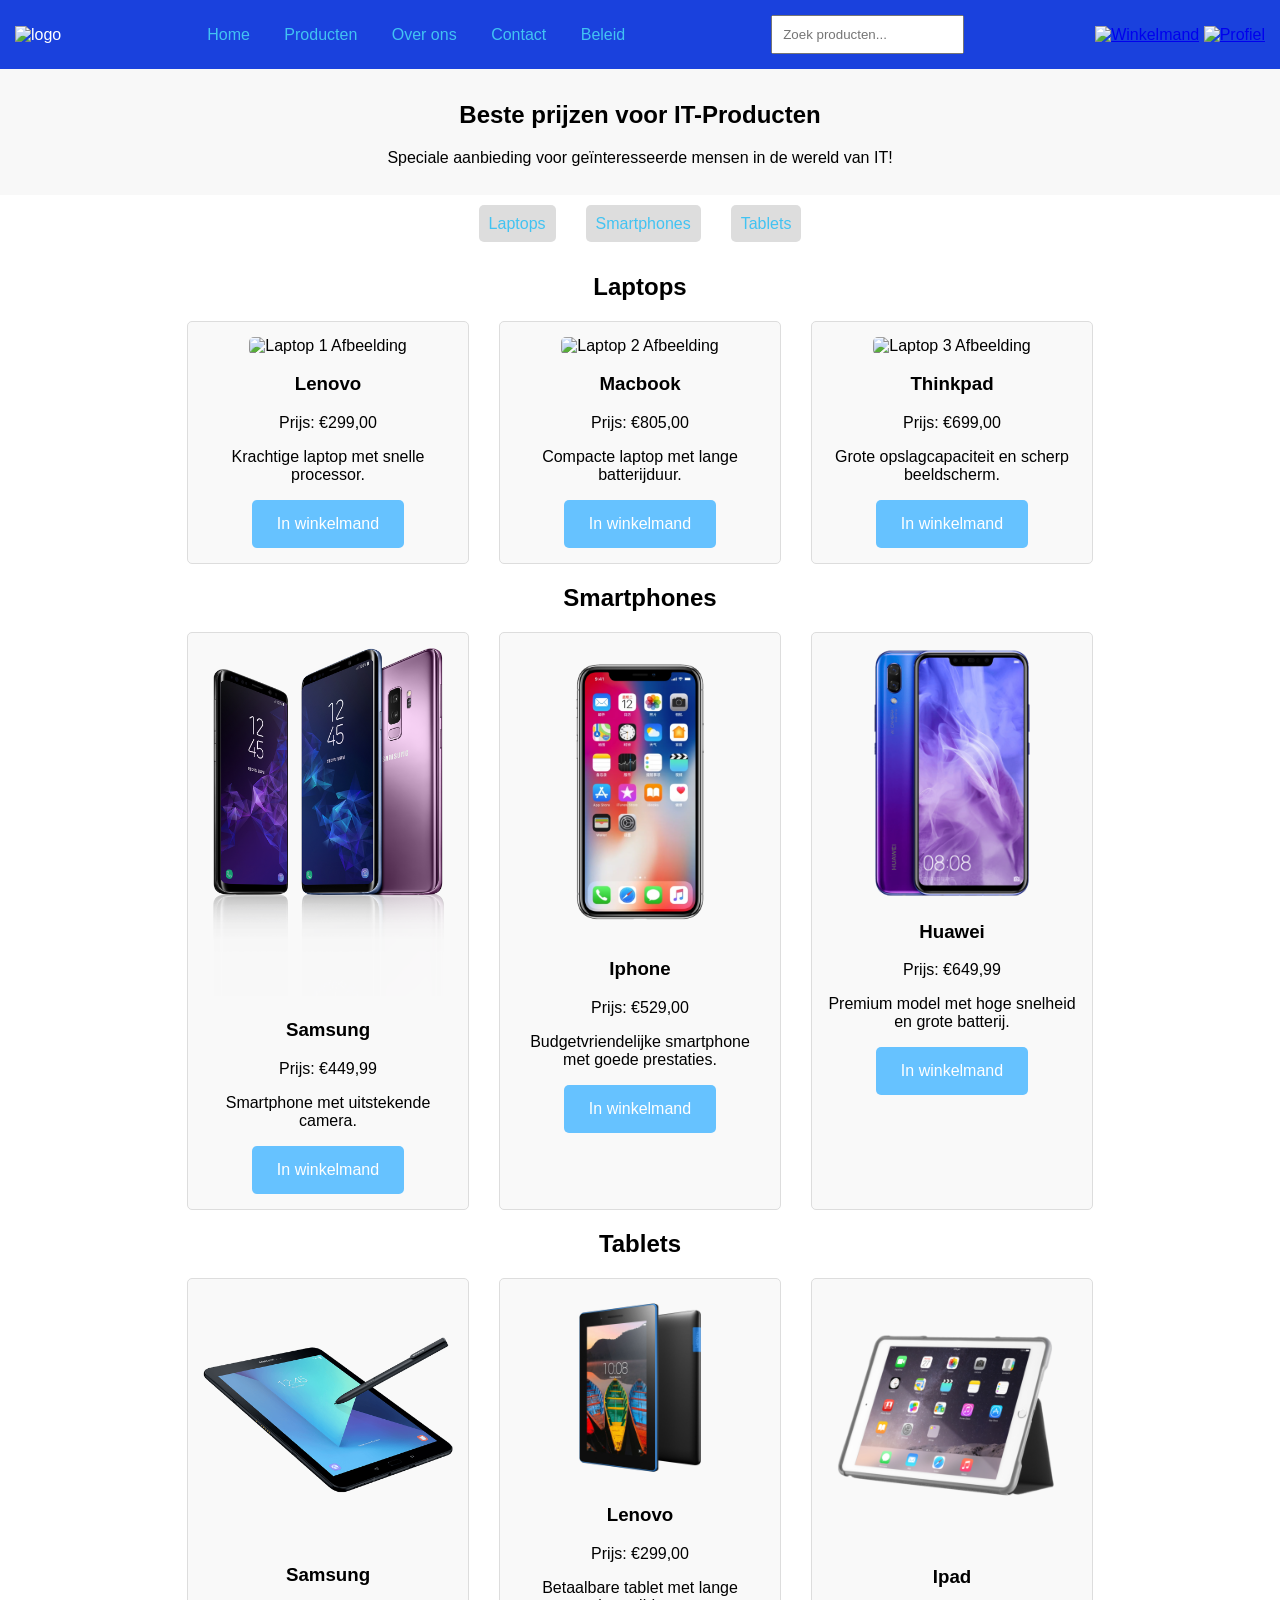
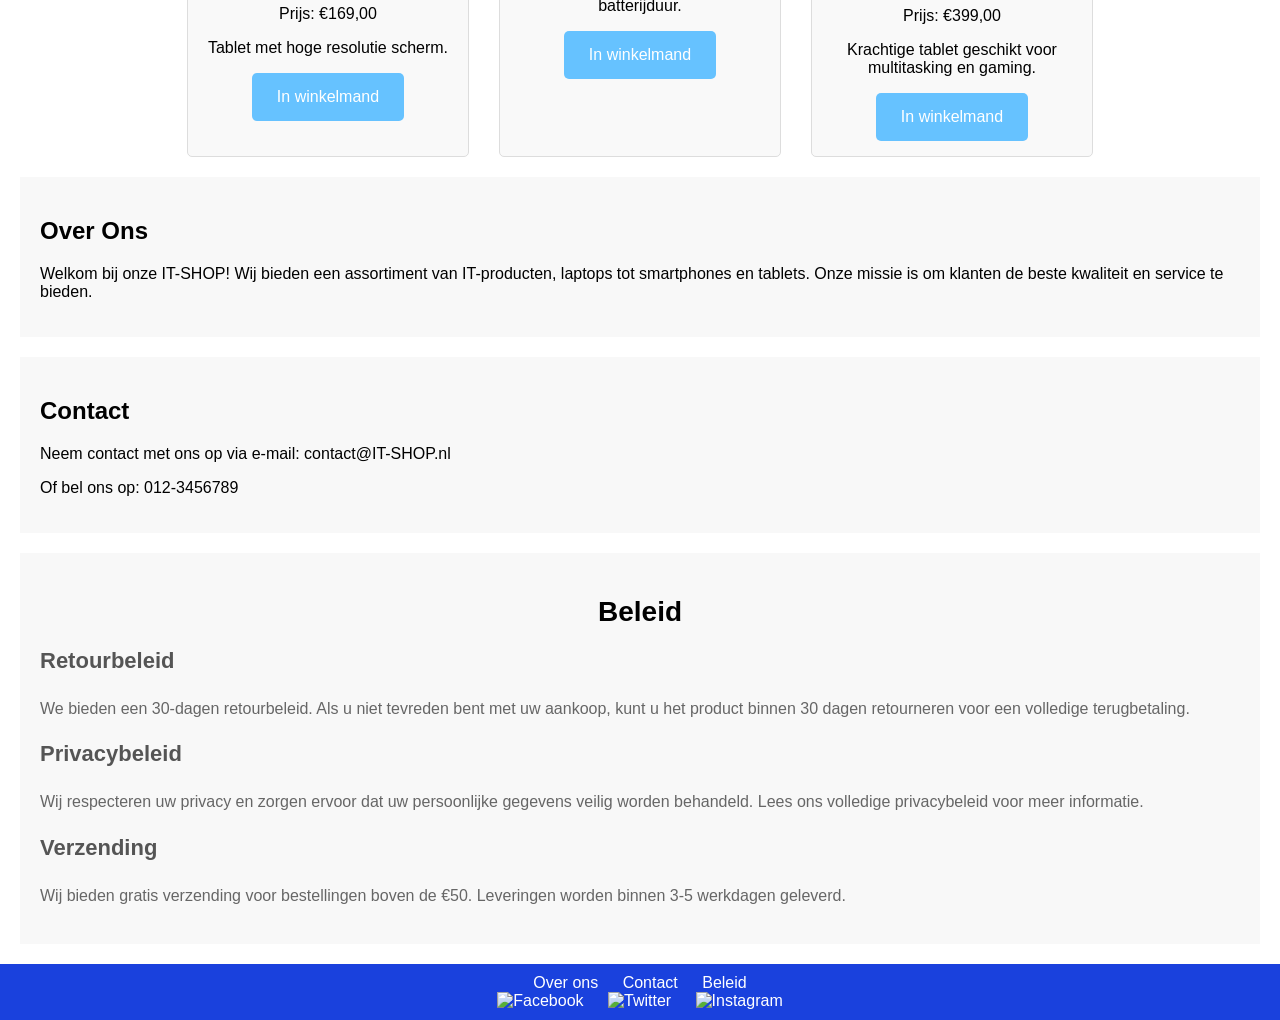
==== index.html @ f6a82a95 "home.html naar index.html -> startpagina" ====
<!DOCTYPE html>
<html lang="nl">
<head>
    <title>IT-SHOP</title>
    <link rel="stylesheet" href="style.css">
    <link rel="stylesheet" href="https://cdnjs.cloudflare.com/ajax/libs/font-awesome/5.15.4/css/all.min.css">
</head>
<body>

    <!-- Header Sectie -->
    <section id="header">
        <section id="logo">
            <img src="https://encrypted-tbn0.gstatic.com/images?q=tbn:ANd9GcSAEfHGrg5Zh41XhHHPkFbhWqZqaxKvs-FBTw&s" alt="logo" width="150">
        </section>
        <nav id="navigatie">
            <a href="#home">Home</a>
            <a href="#product-overzicht">Producten</a>
            <a href="#over-ons">Over ons</a>
            <a href="#contact">Contact</a>
            <a href="#beleid">Beleid</a> <!-- Link naar Beleid sectie -->
        </nav>
        <section id="zoekbalk">
            <input type="text" placeholder="Zoek producten...">
        </section>
        <section id="winkelmand-profiel">
            <a href="#"><img src="https://cdn-icons-png.flaticon.com/512/107/107831.png" alt="Winkelmand" width="30"></a>
            <a href="#"><img src="https://cdn-icons-png.flaticon.com/512/1077/1077114.png" alt="Profiel" width="30"></a>
        </section>
    </section>

    <!-- Banner Sectie -->
    <section id="banner-sectie">
        <h2>Beste prijzen voor IT-Producten</h2>
        <p>Speciale aanbieding voor geïnteresseerde mensen in de wereld van IT!</p>
    </section>

    <!-- Categorieën Sectie -->
    <section id="categorieen">
        <section class="categorie">
            <a href="#laptops">Laptops</a>
        </section>
        <section class="categorie">
            <a href="#smartphones">Smartphones</a>
        </section>
        <section class="categorie">
            <a href="#tablets">Tablets</a>
        </section>
    </section>

    <!-- Product Overzicht Sectie -->
    <section id="product-overzicht">
        <h2 id="laptops">Laptops</h2>
        <section class="producten-rij">
            <section class="product-kaart">
                <img src="https://www.repairo.be/2165-large_default/pc-portable-lenovo.webp" alt="Laptop 1 Afbeelding">
                <h3>Lenovo</h3>
                <p>Prijs: €299,00</p>
                <p>Krachtige laptop met snelle processor.</p>
                <button class="winkelmand-knop">In winkelmand</button>
            </section>
            <section class="product-kaart">
                <img src="https://encrypted-tbn0.gstatic.com/images?q=tbn:ANd9GcQeFpsJF8rkFCxCltNQl96YLDqbjGIBhwRk0Q&s" alt="Laptop 2 Afbeelding">
                <h3>Macbook</h3>
                <p>Prijs: €805,00</p>
                <p>Compacte laptop met lange batterijduur.</p>
                <button class="winkelmand-knop">In winkelmand</button>
            </section>
            <section class="product-kaart">
                <img src="https://www.repairo.be/2146-large_default/pc-portable-lenovo.webp" alt="Laptop 3 Afbeelding">
                <h3>Thinkpad</h3>
                <p>Prijs: €699,00</p>
                <p>Grote opslagcapaciteit en scherp beeldscherm.</p>
                <button class="winkelmand-knop">In winkelmand</button>
            </section>
        </section>

        <h2 id="smartphones">Smartphones</h2>
        <section class="producten-rij">
            <section class="product-kaart">
                <img src="samsueng.png" alt="samsung">
                <h3>Samsung</h3>
                <p>Prijs: €449,99</p>
                <p>Smartphone met uitstekende camera.</p>
                <button class="winkelmand-knop">In winkelmand</button>
            </section>
            <section class="product-kaart">
                <img src="iphone.png" alt="iphone">
                <h3>Iphone</h3>
                <p>Prijs: €529,00</p>
                <p>Budgetvriendelijke smartphone met goede prestaties.</p>
                <button class="winkelmand-knop">In winkelmand</button>
            </section>
            <section class="product-kaart">
                <img src="huawei.png" alt="huawei">
                <h3>Huawei</h3>
                <p>Prijs: €649,99</p>
                <p>Premium model met hoge snelheid en grote batterij.</p>
                <button class="winkelmand-knop">In winkelmand</button>
            </section>
        </section>

        <h2 id="tablets">Tablets</h2>
        <section class="producten-rij">
            <section class="product-kaart">
                <img src="samuengtablet.png" alt="Tablet 1 Afbeelding">
                <h3>Samsung</h3>
                <p>Prijs: €169,00</p>
                <p>Tablet met hoge resolutie scherm.</p>
                <button class="winkelmand-knop">In winkelmand</button>
            </section>
            <section class="product-kaart">
                <img src="lenovo.png" alt="lenovo">
                <h3>Lenovo</h3>
                <p>Prijs: €299,00</p>
                <p>Betaalbare tablet met lange batterijduur.</p>
                <button class="winkelmand-knop">In winkelmand</button>
            </section>
            <section class="product-kaart">
                <img src="ipad.png" alt="ipad">
                <h3>Ipad</h3>
                <p>Prijs: €399,00</p>
                <p>Krachtige tablet geschikt voor multitasking en gaming.</p>
                <button class="winkelmand-knop">In winkelmand</button>
            </section>
        </section>
    </section>

    <!-- Over Ons en Contact Sectie -->
    <section id="over-ons">
        <h2>Over Ons</h2>
        <p>Welkom bij onze IT-SHOP! Wij bieden een assortiment van IT-producten, laptops tot smartphones en tablets. Onze missie is om klanten de beste kwaliteit en service te bieden.</p>
    </section>

    <section id="contact">
        <h2>Contact</h2>
        <p>Neem contact met ons op via e-mail: contact@IT-SHOP.nl</p>
        <p>Of bel ons op: 012-3456789</p>
    </section>

    <!-- Beleid Sectie -->
    <section id="beleid">
        <h2>Beleid</h2>
        <h3>Retourbeleid</h3>
        <p>We bieden een 30-dagen retourbeleid. Als u niet tevreden bent met uw aankoop, kunt u het product binnen 30 dagen retourneren voor een volledige terugbetaling.</p>
        <h3>Privacybeleid</h3>
        <p>Wij respecteren uw privacy en zorgen ervoor dat uw persoonlijke gegevens veilig worden behandeld. Lees ons volledige privacybeleid voor meer informatie.</p>
        <h3>Verzending</h3>
        <p>Wij bieden gratis verzending voor bestellingen boven de €50. Leveringen worden binnen 3-5 werkdagen geleverd.</p>
    </section>

    <!-- Footer Sectie -->
    <section id="footer">
        <section id="footer-navigatie">
            <a href="#over-ons">Over ons</a>
            <a href="#contact">Contact</a>
            <a href="#beleid">Beleid</a>
        </section>
        <section id="sociale-media">
            <a href="https://www.facebook.com" target="_blank" title="Facebook">
                <img src="https://cdn-icons-png.flaticon.com/512/733/733547.png" alt="Facebook" width="30">
            </a>
            <a href="https://www.twitter.com" target="_blank" title="Twitter">
                <img src="https://cdn-icons-png.flaticon.com/512/733/733579.png" alt="Twitter" width="30">
            </a>
            <a href="https://www.instagram.com" target="_blank" title="Instagram">
                <img src="https://cdn-icons-png.flaticon.com/512/2111/2111463.png" alt="Instagram" width="30">
            </a>
        </section>
    </section>
    

</body>
</html>
---- style.css ----
/* Algemene Stijlen voor de Pagina */
body {
    font-family: Arial, sans-serif;
    margin: 0;
    padding: 0;
}

/* Header Sectie */
#header {
    background-color: #1a41dd;
    color: white;
    padding: 15px;
    display: flex;
    justify-content: space-between;
    align-items: center;
}

#logo a {
    color: white;
    text-decoration: none;
    font-size: 24px;
}

#navigatie a {
    color: rgb(66, 195, 242);
    margin: 0 15px;
    text-decoration: none;
}

#zoekbalk input {
    padding: 10px;
}

/* Banner Sectie */
#banner-sectie {
    text-align: center;
    background-color: #f8f8f8;
    padding: 12px;
}

/* Categorieën Sectie */
#categorieen {
    display: flex;
    justify-content: center;
    margin: 20px 0;
}

.categorie a {
    margin: 0 15px;
    padding: 10px;
    background-color: #ddd;
    color: rgb(66, 195, 242);
    text-decoration: none;
    border-radius: 5px;
}

/* Product Overzicht Sectie */
#product-overzicht {
    display: flex;
    flex-direction: column;
    align-items: center;
    margin: 20px 0;
}

#product-overzicht h2 {
    width: 100%;
    text-align: center;
}

.producten-rij {
    display: flex;
    justify-content: center;
    flex-wrap: wrap;
    gap: 30px; /* Ruimte tussen de producten */
}

.product-kaart {
    border: 1px solid #ddd;
    padding: 15px;
    width: 250px;
    text-align: center;
    border-radius: 5px;
    background-color: #f9f9f9;
}

.product-kaart img {
    width: 100%;
    height: auto;
    border-radius: 5px;
}

/* Over Ons en Contact Sectie */
#over-ons, #contact {
    padding: 20px;
    background-color: #f8f8f8;
    margin: 20px;
}

/* Beleid Sectie */
#beleid {
    padding: 20px;
    background-color: #f8f8f8; /* Zelfde als Over Ons en Contact */
    margin: 20px;
}

#beleid h2 {
    text-align: center;
    font-size: 28px;
    margin-bottom: 20px;
    color: #000000; /* Dezelfde kleur als de header */
}

#beleid h3 {
    font-size: 22px;
    margin-top: 20px;
    color: #555;
}

#beleid p {
    font-size: 16px;
    line-height: 1.6;
    margin-bottom: 15px;
    color: #666;
}

#beleid a {
    color: #66c2ff; /* Hetzelfde lichtblauw als de winkelmand knop */
    text-decoration: none;
}

#beleid a:hover {
    color: #4fa3e1; /* Donkerder blauw bij hover */
}

/* Footer Sectie */
#footer {
    background-color: #1a41dd;
    color: white;
    text-align: center;
    padding: 10px;
}

#footer a {
    color: white;
    text-decoration: none;
    margin: 0 10px;
}

/* Winkelmand Knop */
.winkelmand-knop {
    padding: 15px 25px;
    background-color: #66c2ff; /* Lichtblauw */
    color: white;
    font-size: 16px;
    border: none;
    border-radius: 5px;
    cursor: pointer;
    transition: background-color 0.3s ease;
}

.winkelmand-knop:hover {
    background-color: #4fa3e1; /* Donkerder blauw bij hover */
}

#sociale-media a {
    margin: 0 10px;
    display: inline-block;
}

#sociale-media img {
    width: 30px;
    height: 30px;
    transition: transform 0.3s ease;
}

#sociale-media img:hover {
    transform: scale(1.2); /* Vergroot het logo bij hover */
}
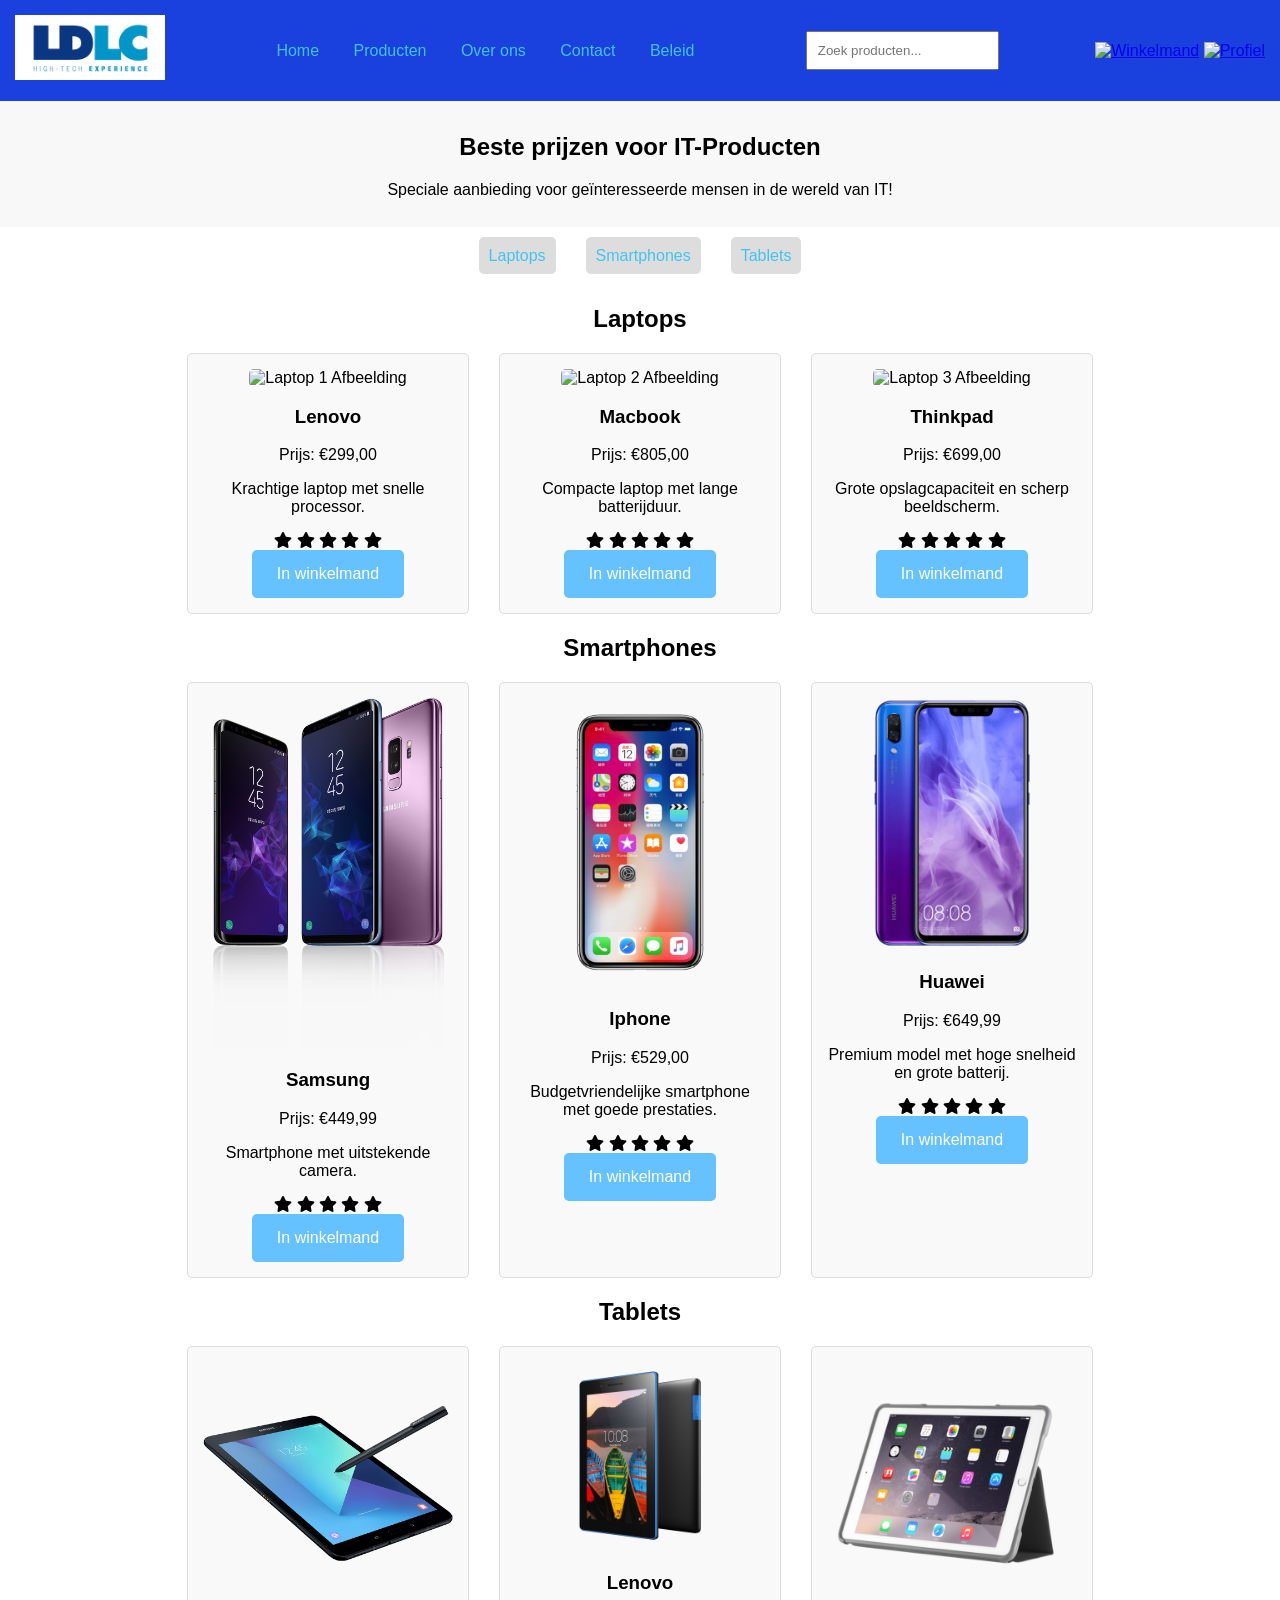
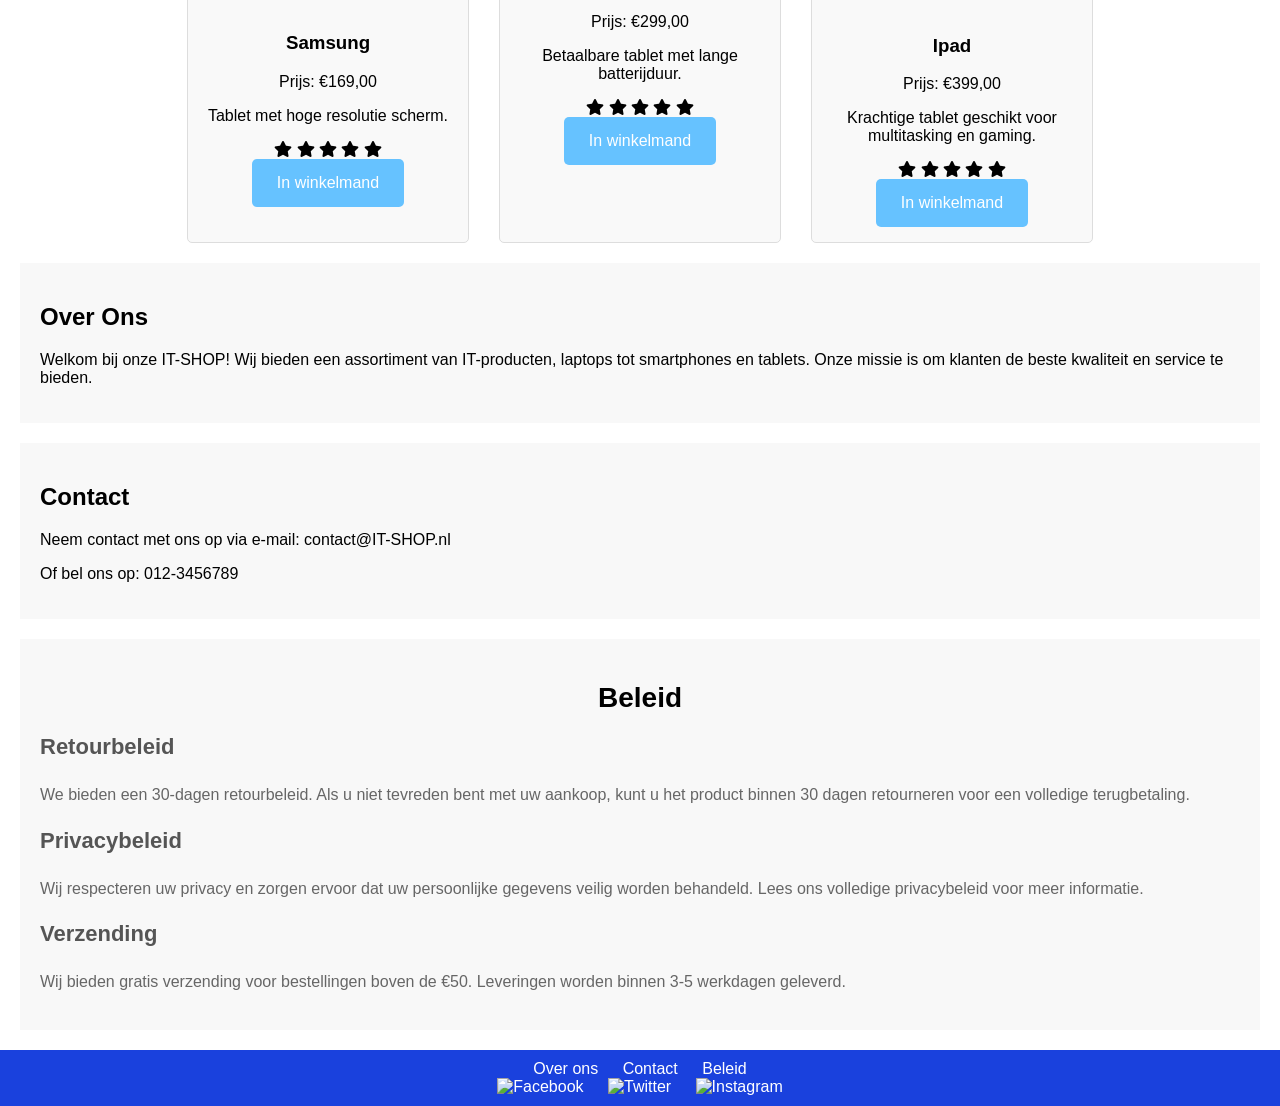
==== commit f71baeb6: "Merge branch 'main' of https://github.com/zavo-web/webshop-nawfal" ====
--- a/index.html
+++ b/index.html
@@ -10,7 +10,7 @@
     <!-- Header Sectie -->
     <section id="header">
         <section id="logo">
-            <img src="https://encrypted-tbn0.gstatic.com/images?q=tbn:ANd9GcSAEfHGrg5Zh41XhHHPkFbhWqZqaxKvs-FBTw&s" alt="logo" width="150">
+            <a href="site.html"><img src="logo.png" alt="logo" width="150"></a>
         </section>
         <nav id="navigatie">
             <a href="#home">Home</a>
@@ -56,6 +56,13 @@
                 <h3>Lenovo</h3>
                 <p>Prijs: €299,00</p>
                 <p>Krachtige laptop met snelle processor.</p>
+                <div class="rating">
+                    <i class="fas fa-star" data-value="1"></i>
+                    <i class="fas fa-star" data-value="2"></i>
+                    <i class="fas fa-star" data-value="3"></i>
+                    <i class="fas fa-star" data-value="4"></i>
+                    <i class="fas fa-star" data-value="5"></i>
+                </div>
                 <button class="winkelmand-knop">In winkelmand</button>
             </section>
             <section class="product-kaart">
@@ -63,6 +70,13 @@
                 <h3>Macbook</h3>
                 <p>Prijs: €805,00</p>
                 <p>Compacte laptop met lange batterijduur.</p>
+                <div class="rating">
+                    <i class="fas fa-star" data-value="1"></i>
+                    <i class="fas fa-star" data-value="2"></i>
+                    <i class="fas fa-star" data-value="3"></i>
+                    <i class="fas fa-star" data-value="4"></i>
+                    <i class="fas fa-star" data-value="5"></i>
+                </div>
                 <button class="winkelmand-knop">In winkelmand</button>
             </section>
             <section class="product-kaart">
@@ -70,6 +84,13 @@
                 <h3>Thinkpad</h3>
                 <p>Prijs: €699,00</p>
                 <p>Grote opslagcapaciteit en scherp beeldscherm.</p>
+                <div class="rating">
+                    <i class="fas fa-star" data-value="1"></i>
+                    <i class="fas fa-star" data-value="2"></i>
+                    <i class="fas fa-star" data-value="3"></i>
+                    <i class="fas fa-star" data-value="4"></i>
+                    <i class="fas fa-star" data-value="5"></i>
+                </div>
                 <button class="winkelmand-knop">In winkelmand</button>
             </section>
         </section>
@@ -81,6 +102,13 @@
                 <h3>Samsung</h3>
                 <p>Prijs: €449,99</p>
                 <p>Smartphone met uitstekende camera.</p>
+                <div class="rating">
+                    <i class="fas fa-star" data-value="1"></i>
+                    <i class="fas fa-star" data-value="2"></i>
+                    <i class="fas fa-star" data-value="3"></i>
+                    <i class="fas fa-star" data-value="4"></i>
+                    <i class="fas fa-star" data-value="5"></i>
+                </div>
                 <button class="winkelmand-knop">In winkelmand</button>
             </section>
             <section class="product-kaart">
@@ -88,6 +116,13 @@
                 <h3>Iphone</h3>
                 <p>Prijs: €529,00</p>
                 <p>Budgetvriendelijke smartphone met goede prestaties.</p>
+                <div class="rating">
+                    <i class="fas fa-star" data-value="1"></i>
+                    <i class="fas fa-star" data-value="2"></i>
+                    <i class="fas fa-star" data-value="3"></i>
+                    <i class="fas fa-star" data-value="4"></i>
+                    <i class="fas fa-star" data-value="5"></i>
+                </div>
                 <button class="winkelmand-knop">In winkelmand</button>
             </section>
             <section class="product-kaart">
@@ -95,6 +130,13 @@
                 <h3>Huawei</h3>
                 <p>Prijs: €649,99</p>
                 <p>Premium model met hoge snelheid en grote batterij.</p>
+                <div class="rating">
+                    <i class="fas fa-star" data-value="1"></i>
+                    <i class="fas fa-star" data-value="2"></i>
+                    <i class="fas fa-star" data-value="3"></i>
+                    <i class="fas fa-star" data-value="4"></i>
+                    <i class="fas fa-star" data-value="5"></i>
+                </div>
                 <button class="winkelmand-knop">In winkelmand</button>
             </section>
         </section>
@@ -106,6 +148,13 @@
                 <h3>Samsung</h3>
                 <p>Prijs: €169,00</p>
                 <p>Tablet met hoge resolutie scherm.</p>
+                <div class="rating">
+                    <i class="fas fa-star" data-value="1"></i>
+                    <i class="fas fa-star" data-value="2"></i>
+                    <i class="fas fa-star" data-value="3"></i>
+                    <i class="fas fa-star" data-value="4"></i>
+                    <i class="fas fa-star" data-value="5"></i>
+                </div>
                 <button class="winkelmand-knop">In winkelmand</button>
             </section>
             <section class="product-kaart">
@@ -113,6 +162,13 @@
                 <h3>Lenovo</h3>
                 <p>Prijs: €299,00</p>
                 <p>Betaalbare tablet met lange batterijduur.</p>
+                <div class="rating">
+                    <i class="fas fa-star" data-value="1"></i>
+                    <i class="fas fa-star" data-value="2"></i>
+                    <i class="fas fa-star" data-value="3"></i>
+                    <i class="fas fa-star" data-value="4"></i>
+                    <i class="fas fa-star" data-value="5"></i>
+                </div>
                 <button class="winkelmand-knop">In winkelmand</button>
             </section>
             <section class="product-kaart">
@@ -120,6 +176,13 @@
                 <h3>Ipad</h3>
                 <p>Prijs: €399,00</p>
                 <p>Krachtige tablet geschikt voor multitasking en gaming.</p>
+                <div class="rating">
+                    <i class="fas fa-star" data-value="1"></i>
+                    <i class="fas fa-star" data-value="2"></i>
+                    <i class="fas fa-star" data-value="3"></i>
+                    <i class="fas fa-star" data-value="4"></i>
+                    <i class="fas fa-star" data-value="5"></i>
+                </div>
                 <button class="winkelmand-knop">In winkelmand</button>
             </section>
         </section>
@@ -168,6 +231,20 @@
         </section>
     </section>
     
+    <script>
+        const stars = document.querySelectorAll(".rating i");
+        stars.forEach(star => {
+            star.addEventListener("click", (e) => {
+                const value = e.target.getAttribute("data-value");
+                const parent = e.target.parentElement;
+                const allStars = parent.querySelectorAll("i");
+                allStars.forEach(s => s.classList.remove("active"));
+                for (let i = 0; i < value; i++) {
+                    allStars[i].classList.add("active");
+                }
+            });
+        });
+    </script>
 
 </body>
 </html>
